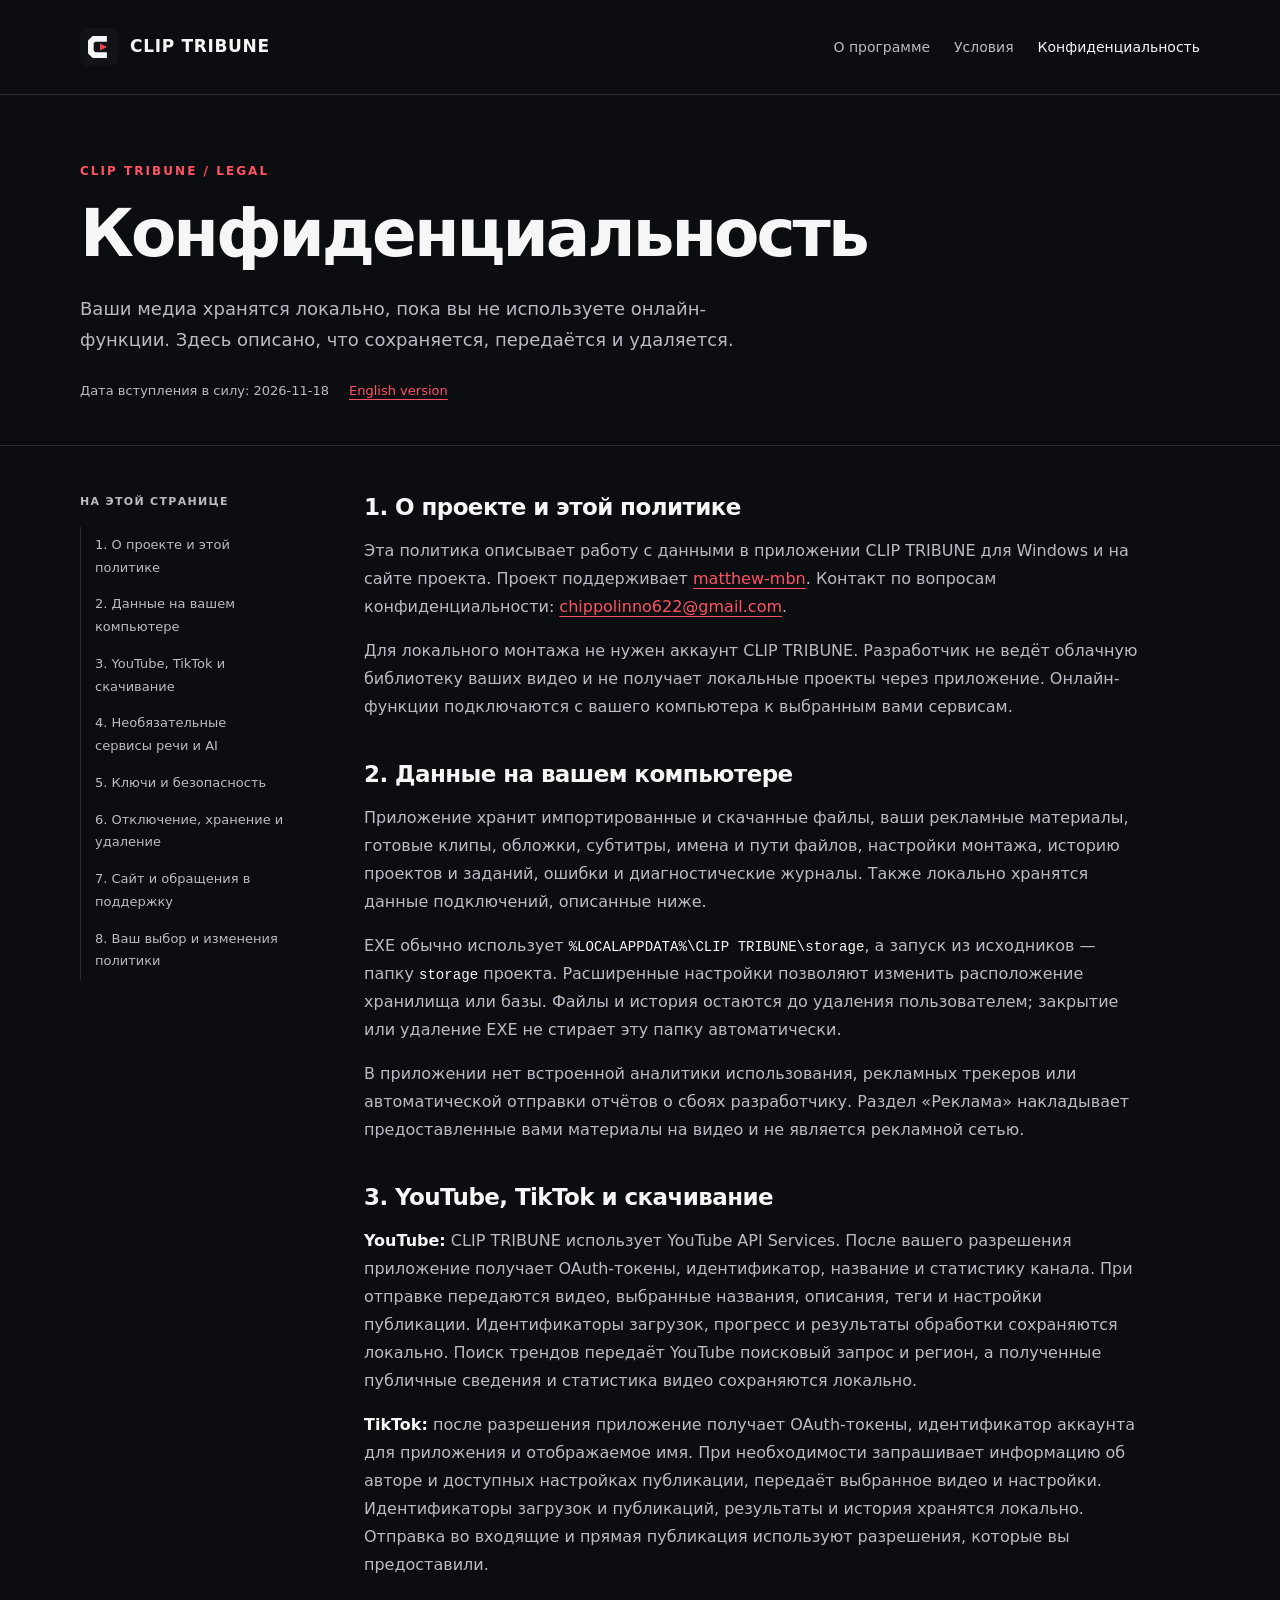
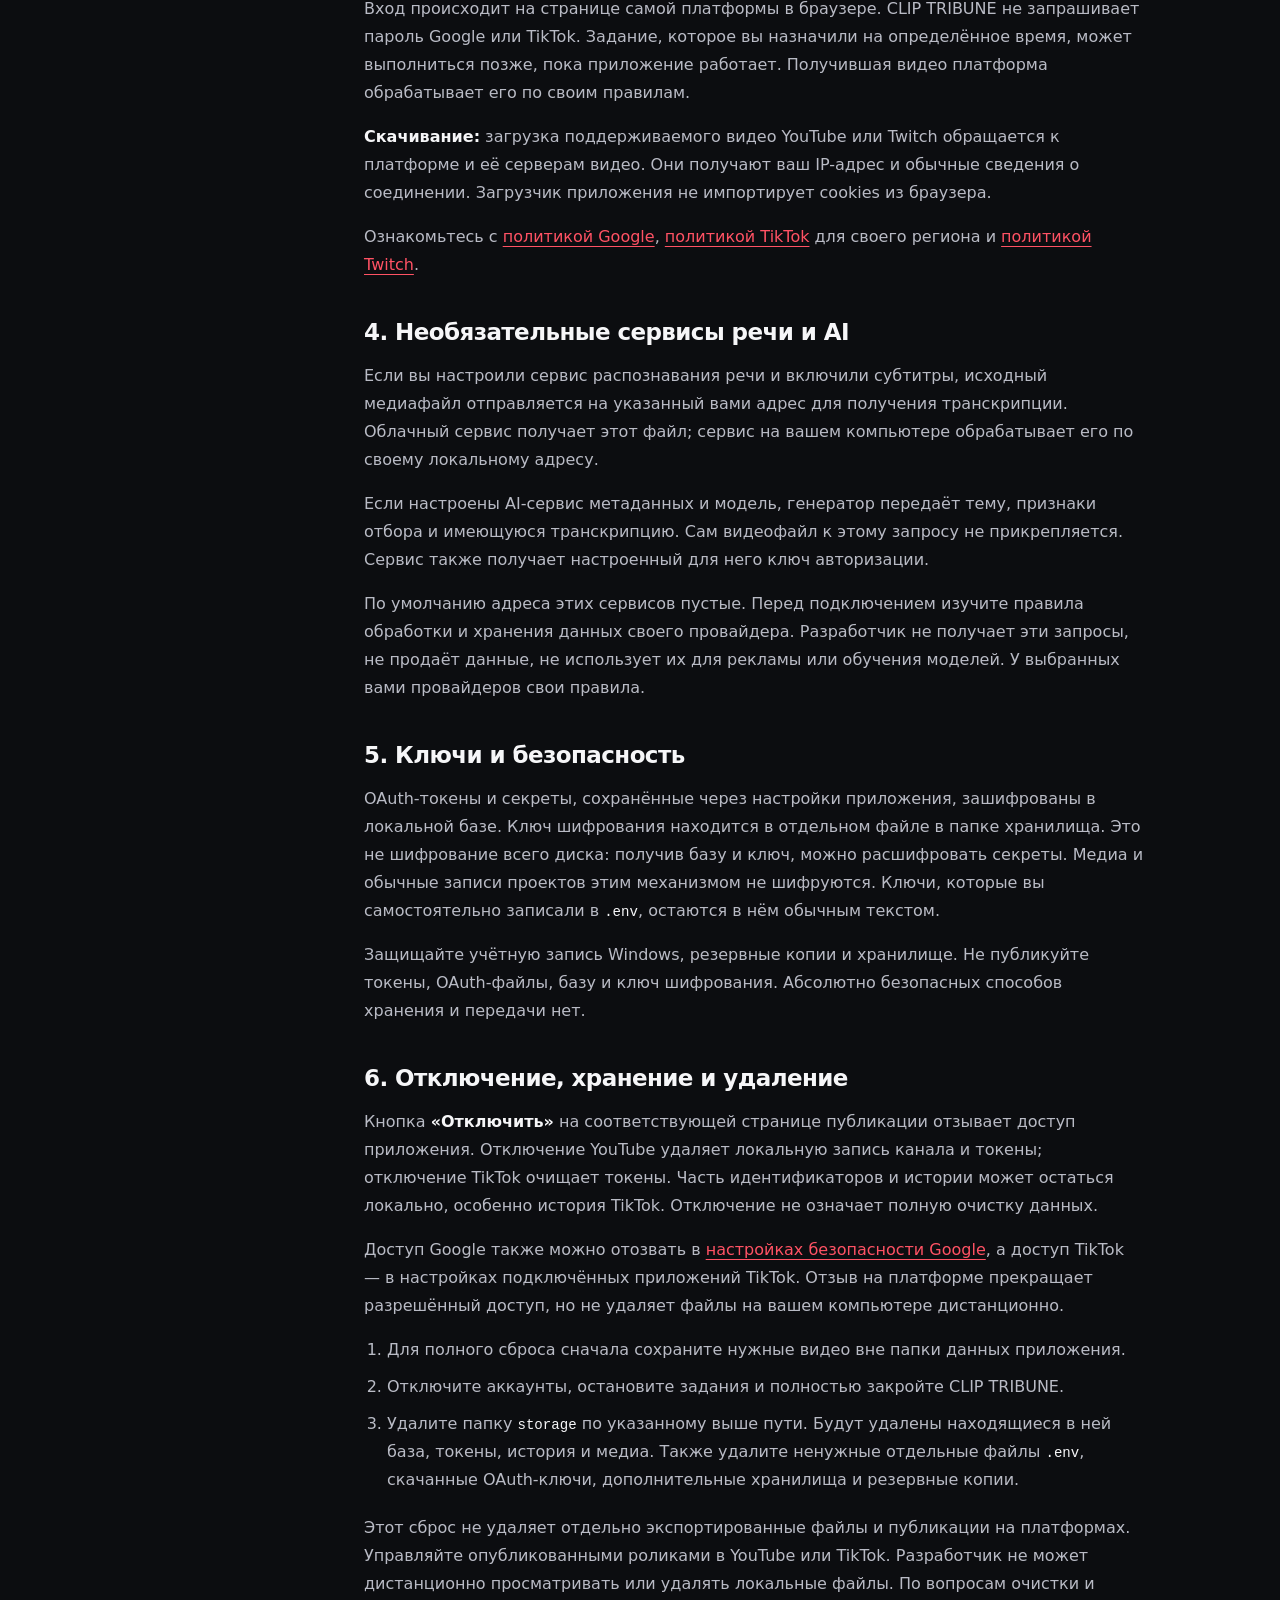
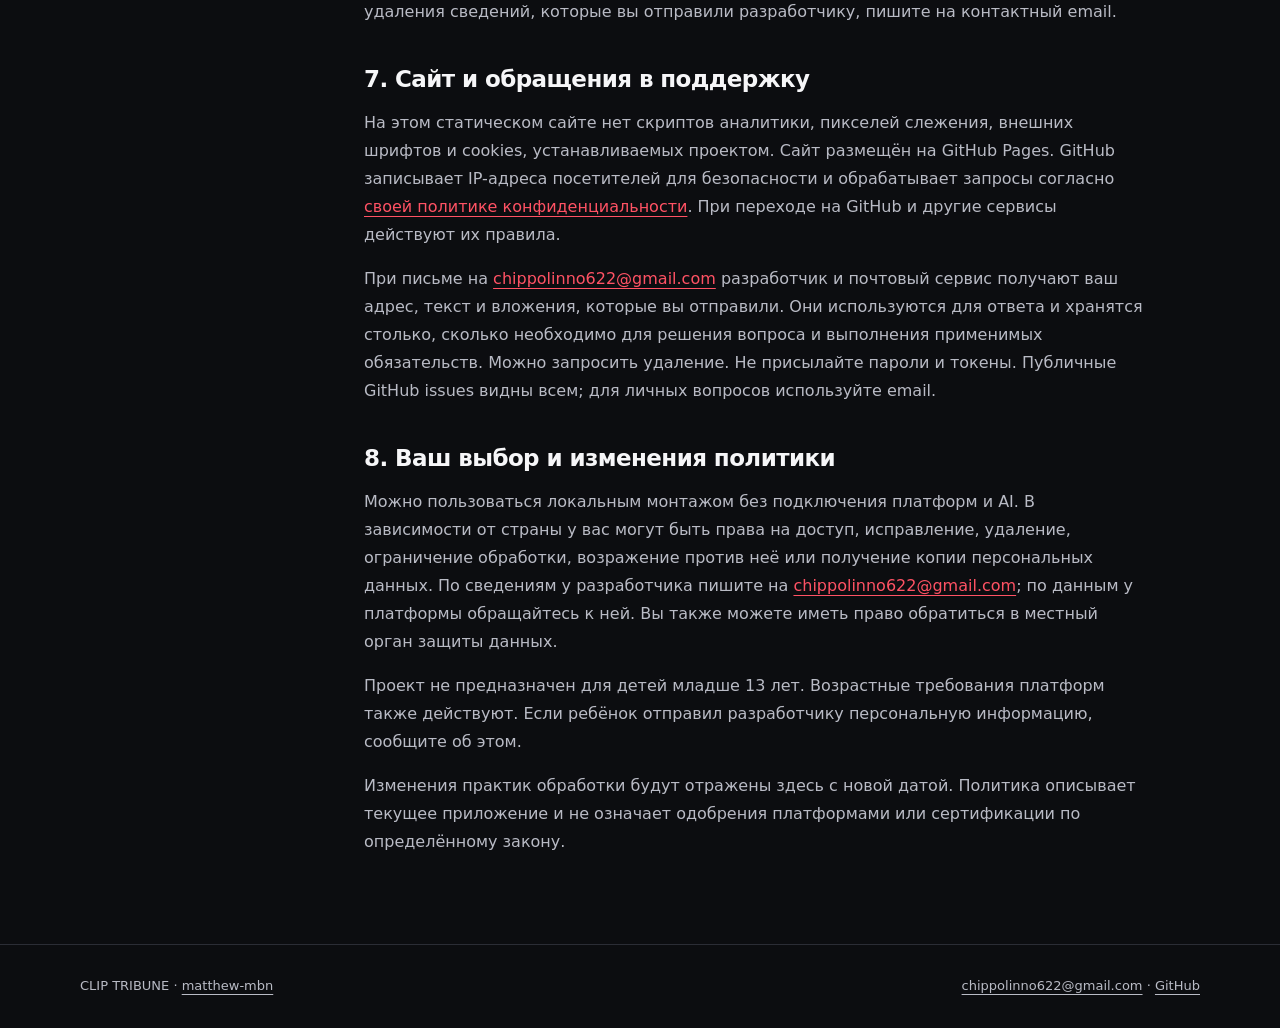
==== docs/privacy-ru.html @ b44d0ffa "Publish bilingual terms and privacy pages" ====
<!doctype html>
<html lang="ru"><head><meta charset="utf-8">
<meta name="viewport" content="width=device-width, initial-scale=1">
<title>Конфиденциальность · CLIP TRIBUNE</title>
<meta name="description" content="Ваши медиа хранятся локально, пока вы не используете онлайн-функции. Здесь описано, что сохраняется, передаётся и удаляется.">
<meta name="theme-color" content="#0c0d10">
<link rel="canonical" href="https://matthew-mbn.github.io/CLIP-TRIBUNE/privacy-ru.html">
<link rel="icon" href="site-assets/logo.svg" type="image/svg+xml">
<link rel="stylesheet" href="site.css"></head><body>
<a class="skip" href="#main">К содержимому</a>
<header class="top"><div class="wrap"><a class="brand" href="index.html">
<img src="site-assets/logo.svg" width="38" height="38" alt="">CLIP TRIBUNE</a>
<nav class="nav" aria-label="Главная навигация"><a href="index.html">О программе</a><a href="terms-ru.html">Условия</a><a href="privacy-ru.html" aria-current="page">Конфиденциальность</a></nav></div></header>
<main id="main"><div class="hero"><div class="wrap"><p class="eyebrow">CLIP TRIBUNE / Legal</p>
<h1>Конфиденциальность</h1><p class="lead">Ваши медиа хранятся локально, пока вы не используете онлайн-функции. Здесь описано, что сохраняется, передаётся и удаляется.</p><div class="meta">
<span>Дата вступления в силу: <time datetime="2026-11-18">2026-11-18</time></span>
<a href="privacy.html" lang="en" hreflang="en">English version</a>
</div></div></div><div class="wrap document"><nav class="toc" aria-label="Содержание">
<strong>На этой странице</strong><a href="#overview">1. О проекте и этой политике</a><a href="#local">2. Данные на вашем компьютере</a><a href="#platforms">3. YouTube, TikTok и скачивание</a><a href="#providers">4. Необязательные сервисы речи и AI</a><a href="#security">5. Ключи и безопасность</a><a href="#deletion">6. Отключение, хранение и удаление</a><a href="#website">7. Сайт и обращения в поддержку</a><a href="#rights">8. Ваш выбор и изменения политики</a></nav><article><section id="overview"><h2>1. О проекте и этой политике</h2>
    <p>Эта политика описывает работу с данными в приложении CLIP TRIBUNE для Windows и на сайте
    проекта. Проект поддерживает <a href="https://github.com/matthew-mbn">matthew-mbn</a>. Контакт по вопросам конфиденциальности: <a href="mailto:chippolinno622@gmail.com">chippolinno622@gmail.com</a>.</p>
    <p>Для локального монтажа не нужен аккаунт CLIP TRIBUNE. Разработчик не ведёт облачную библиотеку
    ваших видео и не получает локальные проекты через приложение. Онлайн-функции подключаются
    с вашего компьютера к выбранным вами сервисам.</p></section>
<section id="local"><h2>2. Данные на вашем компьютере</h2>
    <p>Приложение хранит импортированные и скачанные файлы, ваши рекламные материалы, готовые клипы,
    обложки, субтитры, имена и пути файлов, настройки монтажа, историю проектов и заданий,
    ошибки и диагностические журналы. Также локально хранятся данные подключений, описанные ниже.</p>
    <p>EXE обычно использует <code>%LOCALAPPDATA%\CLIP TRIBUNE\storage</code>, а запуск из исходников —
    папку <code>storage</code> проекта. Расширенные настройки позволяют изменить расположение
    хранилища или базы. Файлы и история остаются до удаления пользователем; закрытие или удаление
    EXE не стирает эту папку автоматически.</p>
    <p>В приложении нет встроенной аналитики использования, рекламных трекеров или автоматической
    отправки отчётов о сбоях разработчику. Раздел «Реклама» накладывает предоставленные вами
    материалы на видео и не является рекламной сетью.</p></section>
<section id="platforms"><h2>3. YouTube, TikTok и скачивание</h2>
    <p><strong>YouTube:</strong> CLIP TRIBUNE использует YouTube API Services. После вашего разрешения
    приложение получает OAuth-токены, идентификатор, название и статистику канала. При отправке
    передаются видео, выбранные названия, описания, теги и настройки публикации. Идентификаторы
    загрузок, прогресс и результаты обработки сохраняются локально. Поиск трендов передаёт YouTube
    поисковый запрос и регион, а полученные публичные сведения и статистика видео сохраняются локально.</p>
    <p><strong>TikTok:</strong> после разрешения приложение получает OAuth-токены, идентификатор
    аккаунта для приложения и отображаемое имя. При необходимости запрашивает информацию об авторе
    и доступных настройках публикации, передаёт выбранное видео и настройки. Идентификаторы
    загрузок и публикаций, результаты и история хранятся локально. Отправка во входящие и прямая
    публикация используют разрешения, которые вы предоставили.</p>
    <p>Вход происходит на странице самой платформы в браузере. CLIP TRIBUNE не запрашивает пароль
    Google или TikTok. Задание, которое вы назначили на определённое время, может выполниться
    позже, пока приложение работает. Получившая видео платформа обрабатывает его по своим правилам.</p>
    <p><strong>Скачивание:</strong> загрузка поддерживаемого видео YouTube или Twitch обращается
    к платформе и её серверам видео. Они получают ваш IP-адрес и обычные сведения о соединении.
    Загрузчик приложения не импортирует cookies из браузера.</p>
    <p>Ознакомьтесь с <a href="https://policies.google.com/privacy">политикой Google</a>,
    <a href="https://www.tiktok.com/legal/privacy-policy">политикой TikTok</a> для своего региона и
    <a href="https://legal.twitch.com/en/legal/privacy-notice/">политикой Twitch</a>.</p></section>
<section id="providers"><h2>4. Необязательные сервисы речи и AI</h2>
    <p>Если вы настроили сервис распознавания речи и включили субтитры, исходный медиафайл
    отправляется на указанный вами адрес для получения транскрипции. Облачный сервис получает
    этот файл; сервис на вашем компьютере обрабатывает его по своему локальному адресу.</p>
    <p>Если настроены AI-сервис метаданных и модель, генератор передаёт тему, признаки отбора и
    имеющуюся транскрипцию. Сам видеофайл к этому запросу не прикрепляется. Сервис также получает
    настроенный для него ключ авторизации.</p>
    <p>По умолчанию адреса этих сервисов пустые. Перед подключением изучите правила обработки
    и хранения данных своего провайдера. Разработчик не получает эти запросы, не продаёт данные,
    не использует их для рекламы или обучения моделей. У выбранных вами провайдеров свои правила.</p></section>
<section id="security"><h2>5. Ключи и безопасность</h2>
    <p>OAuth-токены и секреты, сохранённые через настройки приложения, зашифрованы в локальной базе.
    Ключ шифрования находится в отдельном файле в папке хранилища. Это не шифрование всего диска:
    получив базу и ключ, можно расшифровать секреты. Медиа и обычные записи проектов этим механизмом
    не шифруются. Ключи, которые вы самостоятельно записали в <code>.env</code>, остаются в нём
    обычным текстом.</p>
    <p>Защищайте учётную запись Windows, резервные копии и хранилище. Не публикуйте токены,
    OAuth-файлы, базу и ключ шифрования. Абсолютно безопасных способов хранения и передачи нет.</p></section>
<section id="deletion"><h2>6. Отключение, хранение и удаление</h2>
    <p>Кнопка <strong>«Отключить»</strong> на соответствующей странице публикации отзывает доступ
    приложения. Отключение YouTube удаляет локальную запись канала и токены; отключение TikTok
    очищает токены. Часть идентификаторов и истории может остаться локально, особенно история
    TikTok. Отключение не означает полную очистку данных.</p>
    <p>Доступ Google также можно отозвать в
    <a href="https://security.google.com/settings/security/permissions">настройках безопасности Google</a>,
    а доступ TikTok — в настройках подключённых приложений TikTok. Отзыв на платформе прекращает
    разрешённый доступ, но не удаляет файлы на вашем компьютере дистанционно.</p>
    <ol><li>Для полного сброса сначала сохраните нужные видео вне папки данных приложения.</li>
    <li>Отключите аккаунты, остановите задания и полностью закройте CLIP TRIBUNE.</li>
    <li>Удалите папку <code>storage</code> по указанному выше пути. Будут удалены находящиеся в ней
    база, токены, история и медиа. Также удалите ненужные отдельные файлы <code>.env</code>,
    скачанные OAuth-ключи, дополнительные хранилища и резервные копии.</li></ol>
    <p>Этот сброс не удаляет отдельно экспортированные файлы и публикации на платформах.
    Управляйте опубликованными роликами в YouTube или TikTok. Разработчик не может дистанционно
    просматривать или удалять локальные файлы. По вопросам очистки и удаления сведений,
    которые вы отправили разработчику, пишите на контактный email.</p></section>
<section id="website"><h2>7. Сайт и обращения в поддержку</h2>
    <p>На этом статическом сайте нет скриптов аналитики, пикселей слежения, внешних шрифтов и
    cookies, устанавливаемых проектом. Сайт размещён на GitHub Pages. GitHub записывает IP-адреса
    посетителей для безопасности и обрабатывает запросы согласно
    <a href="https://docs.github.com/en/site-policy/privacy-policies/github-general-privacy-statement">своей политике конфиденциальности</a>.
    При переходе на GitHub и другие сервисы действуют их правила.</p>
    <p>При письме на <a href="mailto:chippolinno622@gmail.com">chippolinno622@gmail.com</a> разработчик и почтовый сервис получают ваш адрес, текст и вложения,
    которые вы отправили. Они используются для ответа и хранятся столько, сколько необходимо
    для решения вопроса и выполнения применимых обязательств. Можно запросить удаление.
    Не присылайте пароли и токены. Публичные GitHub issues видны всем; для личных вопросов используйте email.</p></section>
<section id="rights"><h2>8. Ваш выбор и изменения политики</h2>
    <p>Можно пользоваться локальным монтажом без подключения платформ и AI. В зависимости от
    страны у вас могут быть права на доступ, исправление, удаление, ограничение обработки,
    возражение против неё или получение копии персональных данных. По сведениям у разработчика
    пишите на <a href="mailto:chippolinno622@gmail.com">chippolinno622@gmail.com</a>; по данным у платформы обращайтесь к ней. Вы также можете иметь право
    обратиться в местный орган защиты данных.</p>
    <p>Проект не предназначен для детей младше 13 лет. Возрастные требования платформ также
    действуют. Если ребёнок отправил разработчику персональную информацию, сообщите об этом.</p>
    <p>Изменения практик обработки будут отражены здесь с новой датой. Политика описывает текущее
    приложение и не означает одобрения платформами или сертификации по определённому закону.</p></section></article></div></main>
<footer><div class="wrap"><span>CLIP TRIBUNE · <a href="https://github.com/matthew-mbn">matthew-mbn</a></span>
<span><a href="mailto:chippolinno622@gmail.com">chippolinno622@gmail.com</a> · <a href="https://github.com/matthew-mbn/CLIP-TRIBUNE">GitHub</a></span></div></footer></body></html>
---- docs/site.css ----
/* Общий стиль сайта и юридических страниц. Без внешних шрифтов и трекеров. */
:root{color-scheme:dark;--bg:#0c0d10;--panel:#15161b;--line:#2b2d35;--text:#f6f6f8;--muted:#b9bbc5;--red:#ff5264}
*{box-sizing:border-box}html{scroll-behavior:smooth;scroll-padding-top:24px}body{margin:0;background:var(--bg);color:var(--text);font:16px/1.75 system-ui,-apple-system,"Segoe UI",sans-serif}a{color:var(--red);text-underline-offset:4px}a:hover{color:#fff}a:focus-visible{outline:2px solid var(--red);outline-offset:6px}img{max-width:100%;height:auto}.wrap{width:min(1120px,calc(100% - 48px));margin:auto}.skip{position:absolute;left:20px;top:-80px;background:var(--panel);padding:10px}.skip:focus{top:10px}.top{border-bottom:1px solid var(--line)}.top .wrap{display:flex;align-items:center;justify-content:space-between;gap:24px;min-height:94px}.brand{display:flex;align-items:center;gap:12px;color:var(--text);text-decoration:none;font-size:17px;font-weight:800;letter-spacing:.04em;white-space:nowrap}.brand img{width:38px;height:38px}.nav{display:flex;gap:24px;flex-wrap:wrap}.nav a{font-size:14px;color:var(--muted);text-decoration:none}.nav a[aria-current=page],.nav a:hover{color:var(--text)}.hero{padding:66px 0 42px;border-bottom:1px solid var(--line)}.eyebrow{text-transform:uppercase;letter-spacing:.17em;font-size:12px;font-weight:750;color:var(--red);margin:0 0 15px}.hero h1{font-size:clamp(34px,6vw,66px);line-height:1.12;letter-spacing:-.045em;max-width:900px;margin:0 0 22px}.hero .lead{color:var(--muted);max-width:700px;font-size:18px;margin:0}.meta{display:flex;gap:20px;flex-wrap:wrap;color:var(--muted);font-size:13px;margin-top:24px}.document{display:grid;grid-template-columns:220px minmax(0,1fr);gap:64px;padding:46px 0 72px}.toc{align-self:start;position:sticky;top:24px;font-size:13px}.toc strong{display:block;color:var(--muted);font-size:11px;text-transform:uppercase;letter-spacing:.12em;margin-bottom:16px}.toc a{display:block;text-decoration:none;color:var(--muted);border-left:1px solid var(--line);padding:7px 14px}.toc a:hover{border-color:var(--red);color:var(--text)}article{max-width:780px;min-width:0}article section+section{margin-top:38px}h2{font-size:23px;line-height:1.35;letter-spacing:-.025em;margin:0 0 14px}p{margin:0 0 16px}article p,article li{color:var(--muted)}article strong{color:var(--text)}ul,ol{padding-left:23px;margin:12px 0 20px}li+li{margin-top:9px}code{font-size:.88em;color:var(--text);overflow-wrap:anywhere}article a{overflow-wrap:anywhere}.note{background:var(--panel);padding:20px 24px;border-left:3px solid var(--red);border-radius:0 8px 8px 0;margin:22px 0}.cards{display:grid;grid-template-columns:repeat(3,1fr);gap:18px;padding:38px 0}.card{padding:27px;background:var(--panel);border:1px solid var(--line);border-radius:12px}.card h2{font-size:21px}.card p{color:var(--muted);font-size:14px}.actions{display:flex;gap:14px;flex-wrap:wrap;margin-top:30px}.button{display:inline-block;text-decoration:none;font-size:14px;font-weight:700;padding:11px 18px;border:1px solid var(--line);border-radius:7px;color:var(--text)}.primary{background:var(--red);border-color:var(--red);color:#0c0d10}.primary:hover{background:#ff7482;color:#0c0d10}.home-detail{max-width:800px;padding:20px 0 60px}.home-detail p{color:var(--muted)}footer{border-top:1px solid var(--line);color:var(--muted);font-size:13px;padding:30px 0}footer .wrap{display:flex;justify-content:space-between;gap:20px;flex-wrap:wrap}footer a{color:var(--muted)}
@media(max-width:760px){.wrap{width:calc(100% - 32px)}.top .wrap{align-items:flex-start;flex-direction:column;padding:20px 0;gap:15px}.nav{gap:19px}.hero{padding:42px 0 30px}.document{grid-template-columns:1fr;gap:28px;padding-top:28px}.toc{position:static}.toc a{display:inline-block;padding:5px 10px}.cards{grid-template-columns:1fr}.hero .lead{font-size:16px}article section+section{margin-top:30px}}
@media(prefers-reduced-motion:reduce){html{scroll-behavior:auto}}
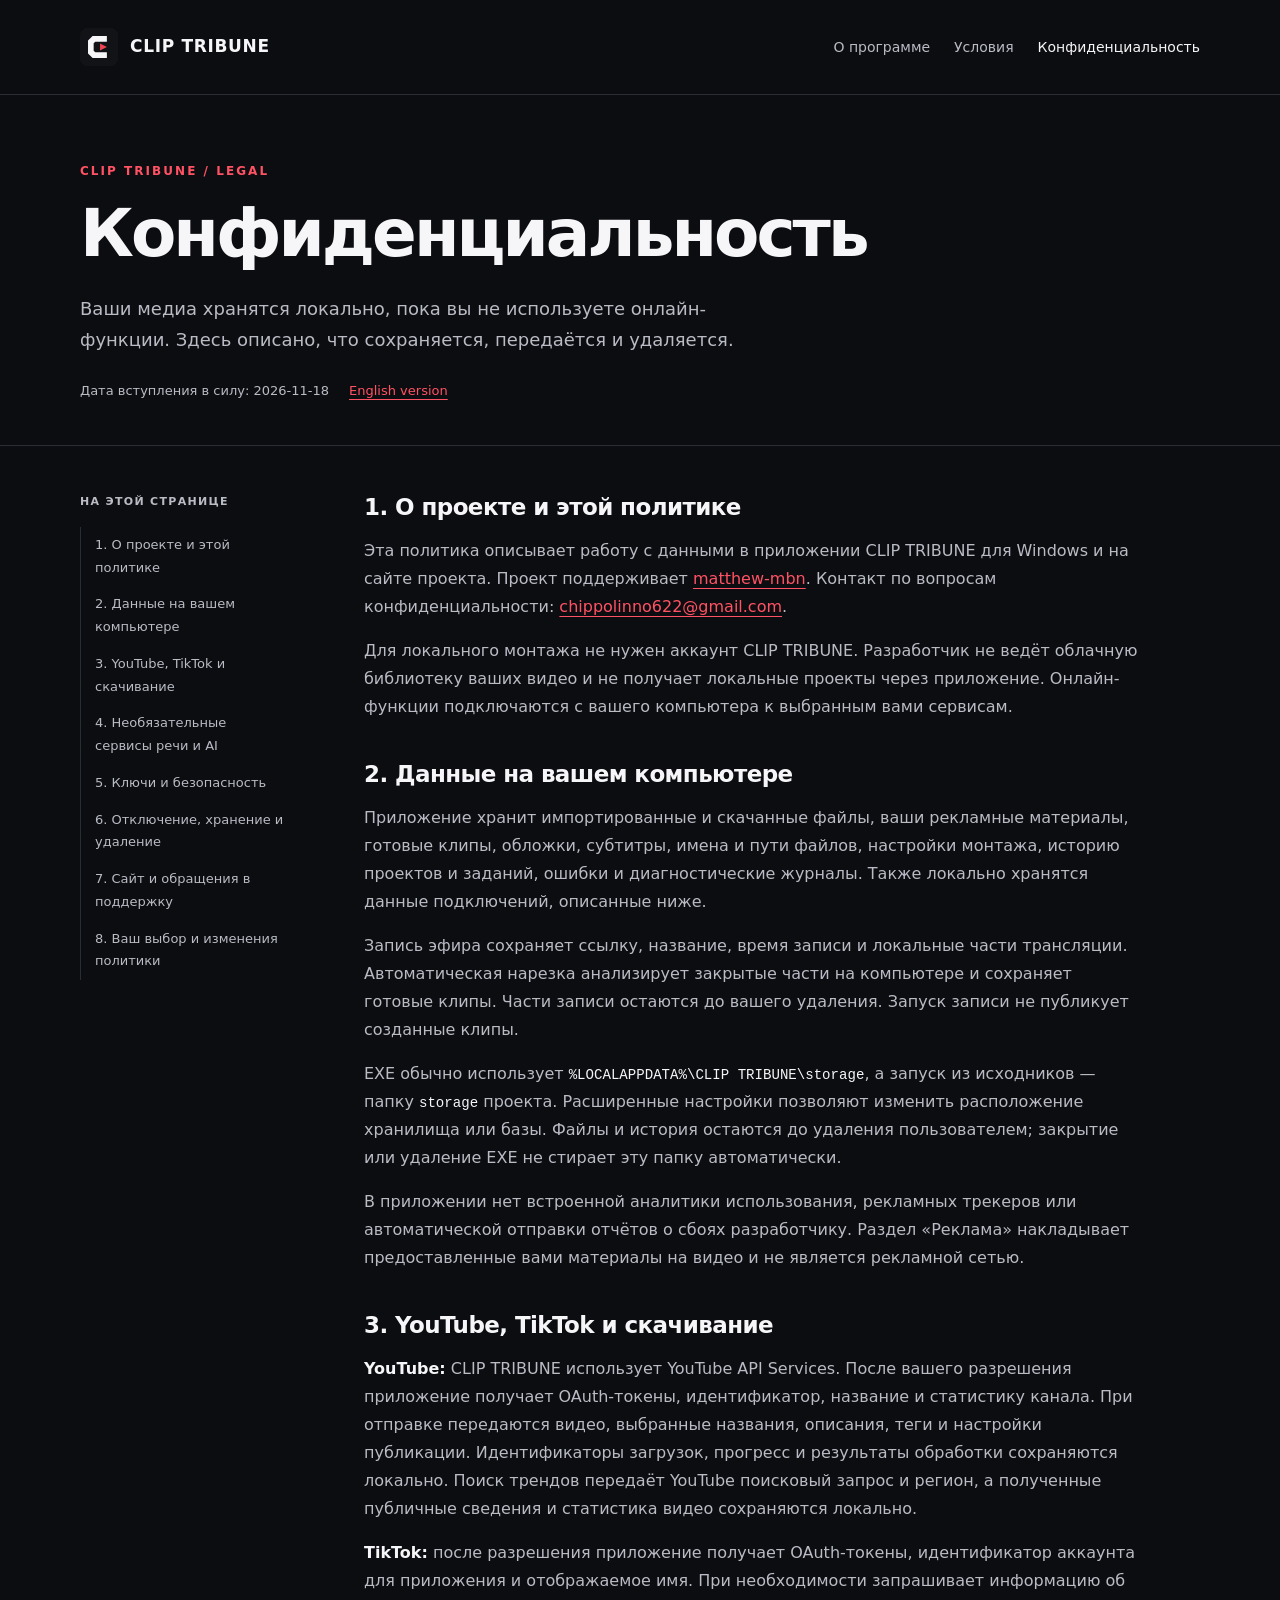
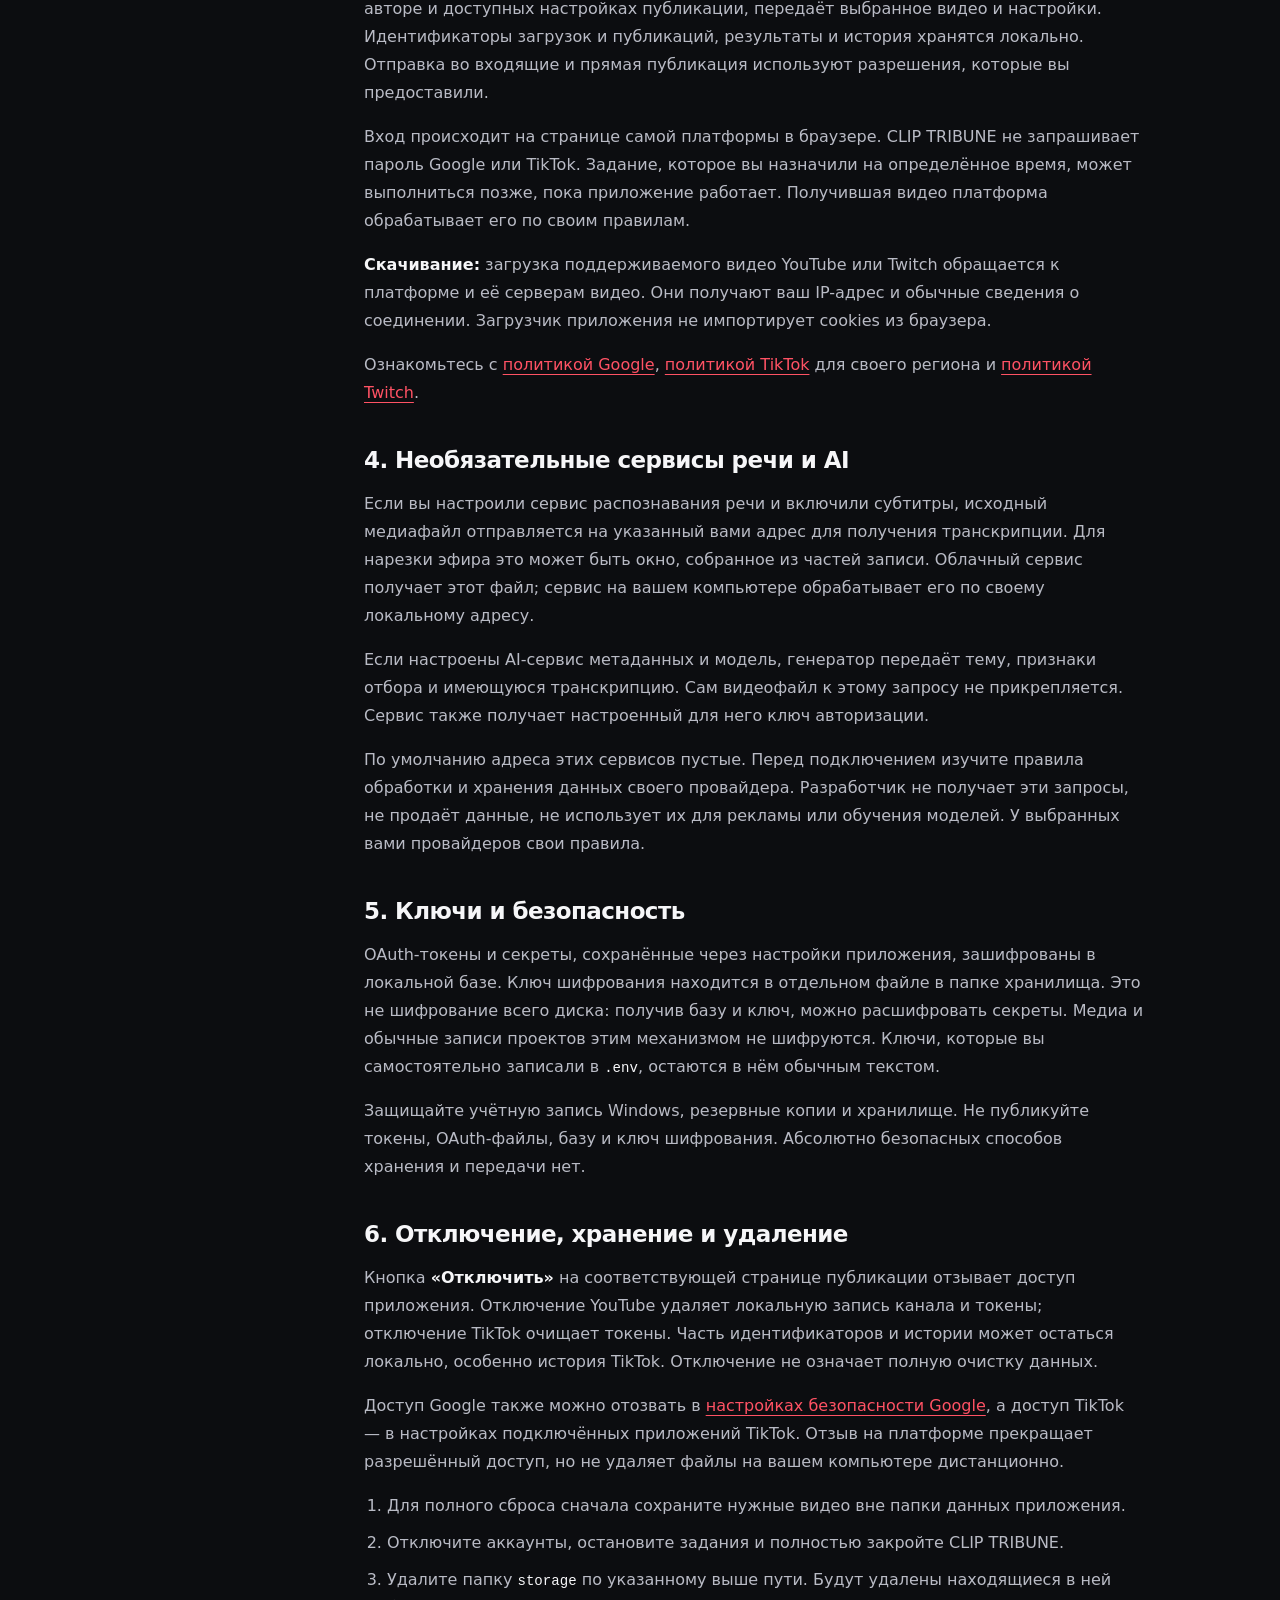
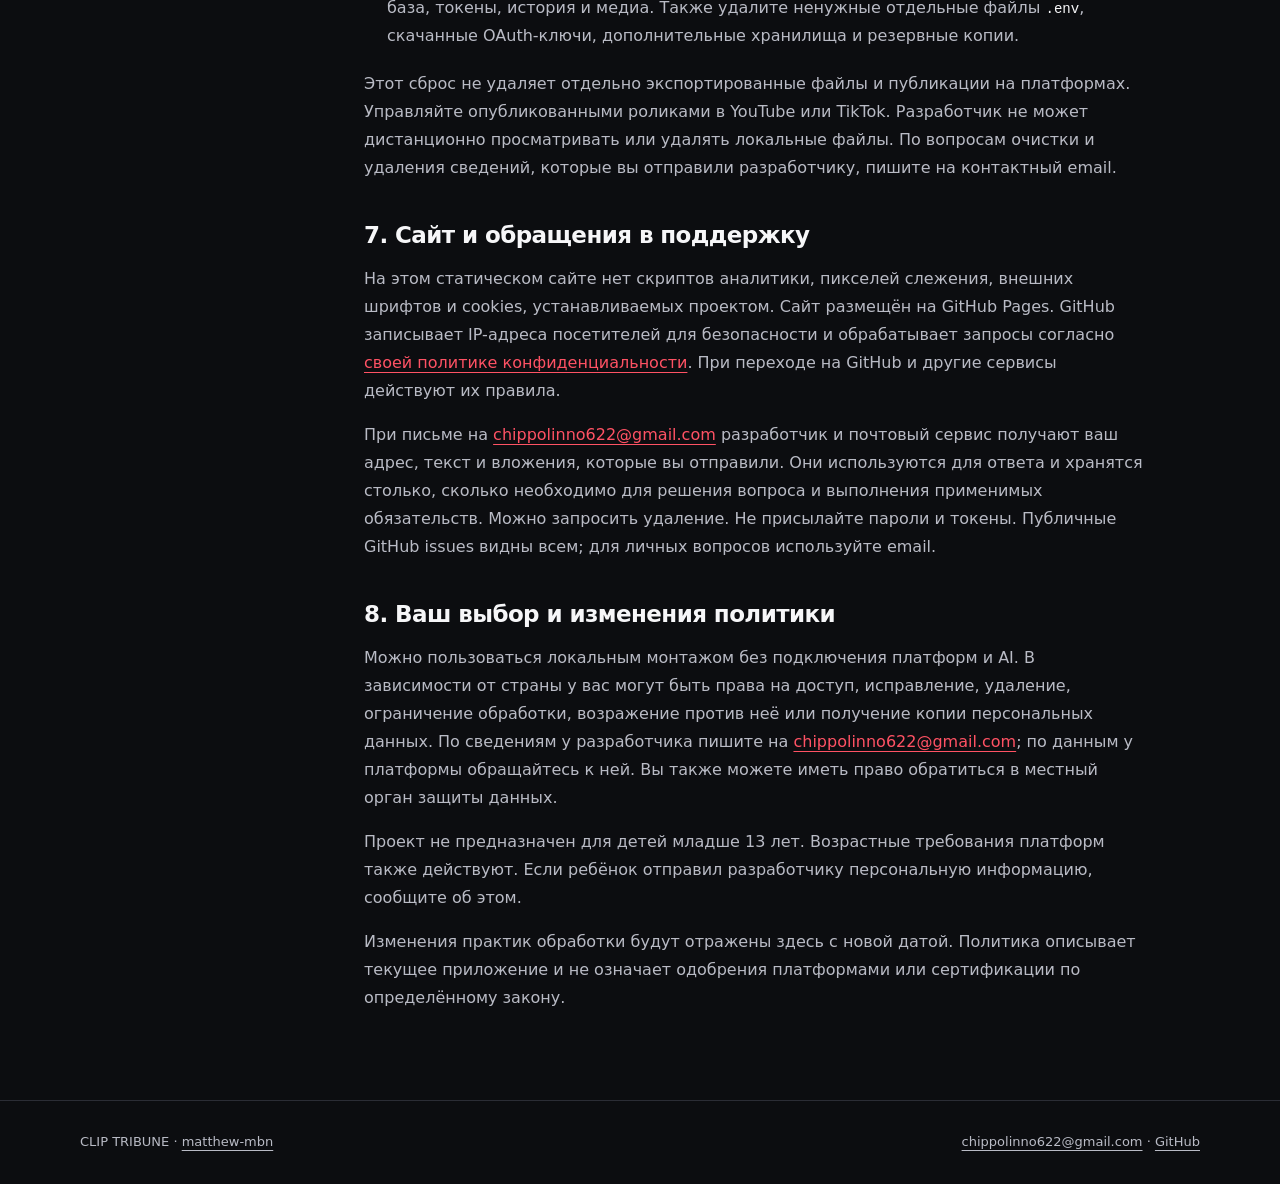
==== commit a676c39a: "Release CLIP TRIBUNE 0.4.0 with live stream recording and clipping" ====
--- a/docs/privacy-ru.html
+++ b/docs/privacy-ru.html
@@ -26,6 +26,9 @@
     <p>Приложение хранит импортированные и скачанные файлы, ваши рекламные материалы, готовые клипы,
     обложки, субтитры, имена и пути файлов, настройки монтажа, историю проектов и заданий,
     ошибки и диагностические журналы. Также локально хранятся данные подключений, описанные ниже.</p>
+    <p>Запись эфира сохраняет ссылку, название, время записи и локальные части трансляции.
+    Автоматическая нарезка анализирует закрытые части на компьютере и сохраняет готовые клипы.
+    Части записи остаются до вашего удаления. Запуск записи не публикует созданные клипы.</p>
     <p>EXE обычно использует <code>%LOCALAPPDATA%\CLIP TRIBUNE\storage</code>, а запуск из исходников —
     папку <code>storage</code> проекта. Расширенные настройки позволяют изменить расположение
     хранилища или базы. Файлы и история остаются до удаления пользователем; закрытие или удаление
@@ -55,7 +58,8 @@
     <a href="https://legal.twitch.com/en/legal/privacy-notice/">политикой Twitch</a>.</p></section>
 <section id="providers"><h2>4. Необязательные сервисы речи и AI</h2>
     <p>Если вы настроили сервис распознавания речи и включили субтитры, исходный медиафайл
-    отправляется на указанный вами адрес для получения транскрипции. Облачный сервис получает
+    отправляется на указанный вами адрес для получения транскрипции. Для нарезки эфира это может
+    быть окно, собранное из частей записи. Облачный сервис получает
     этот файл; сервис на вашем компьютере обрабатывает его по своему локальному адресу.</p>
     <p>Если настроены AI-сервис метаданных и модель, генератор передаёт тему, признаки отбора и
     имеющуюся транскрипцию. Сам видеофайл к этому запросу не прикрепляется. Сервис также получает
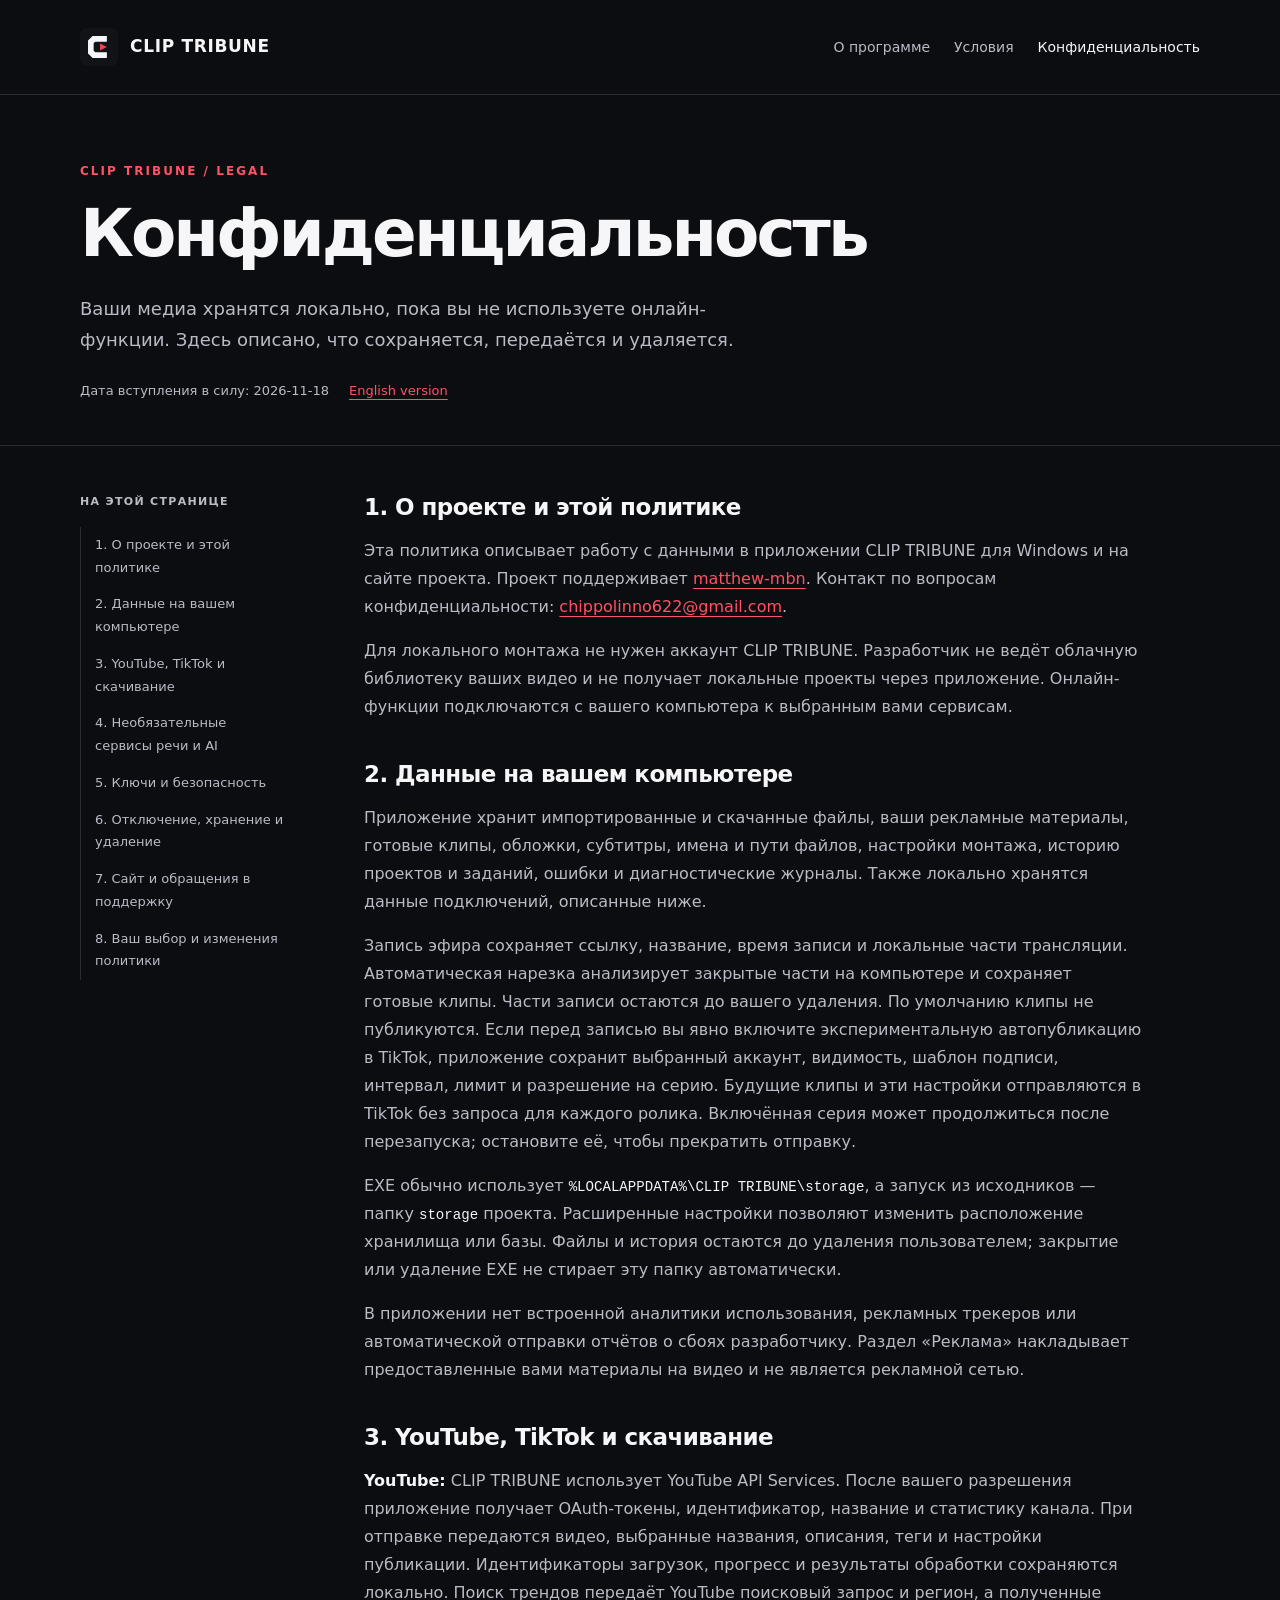
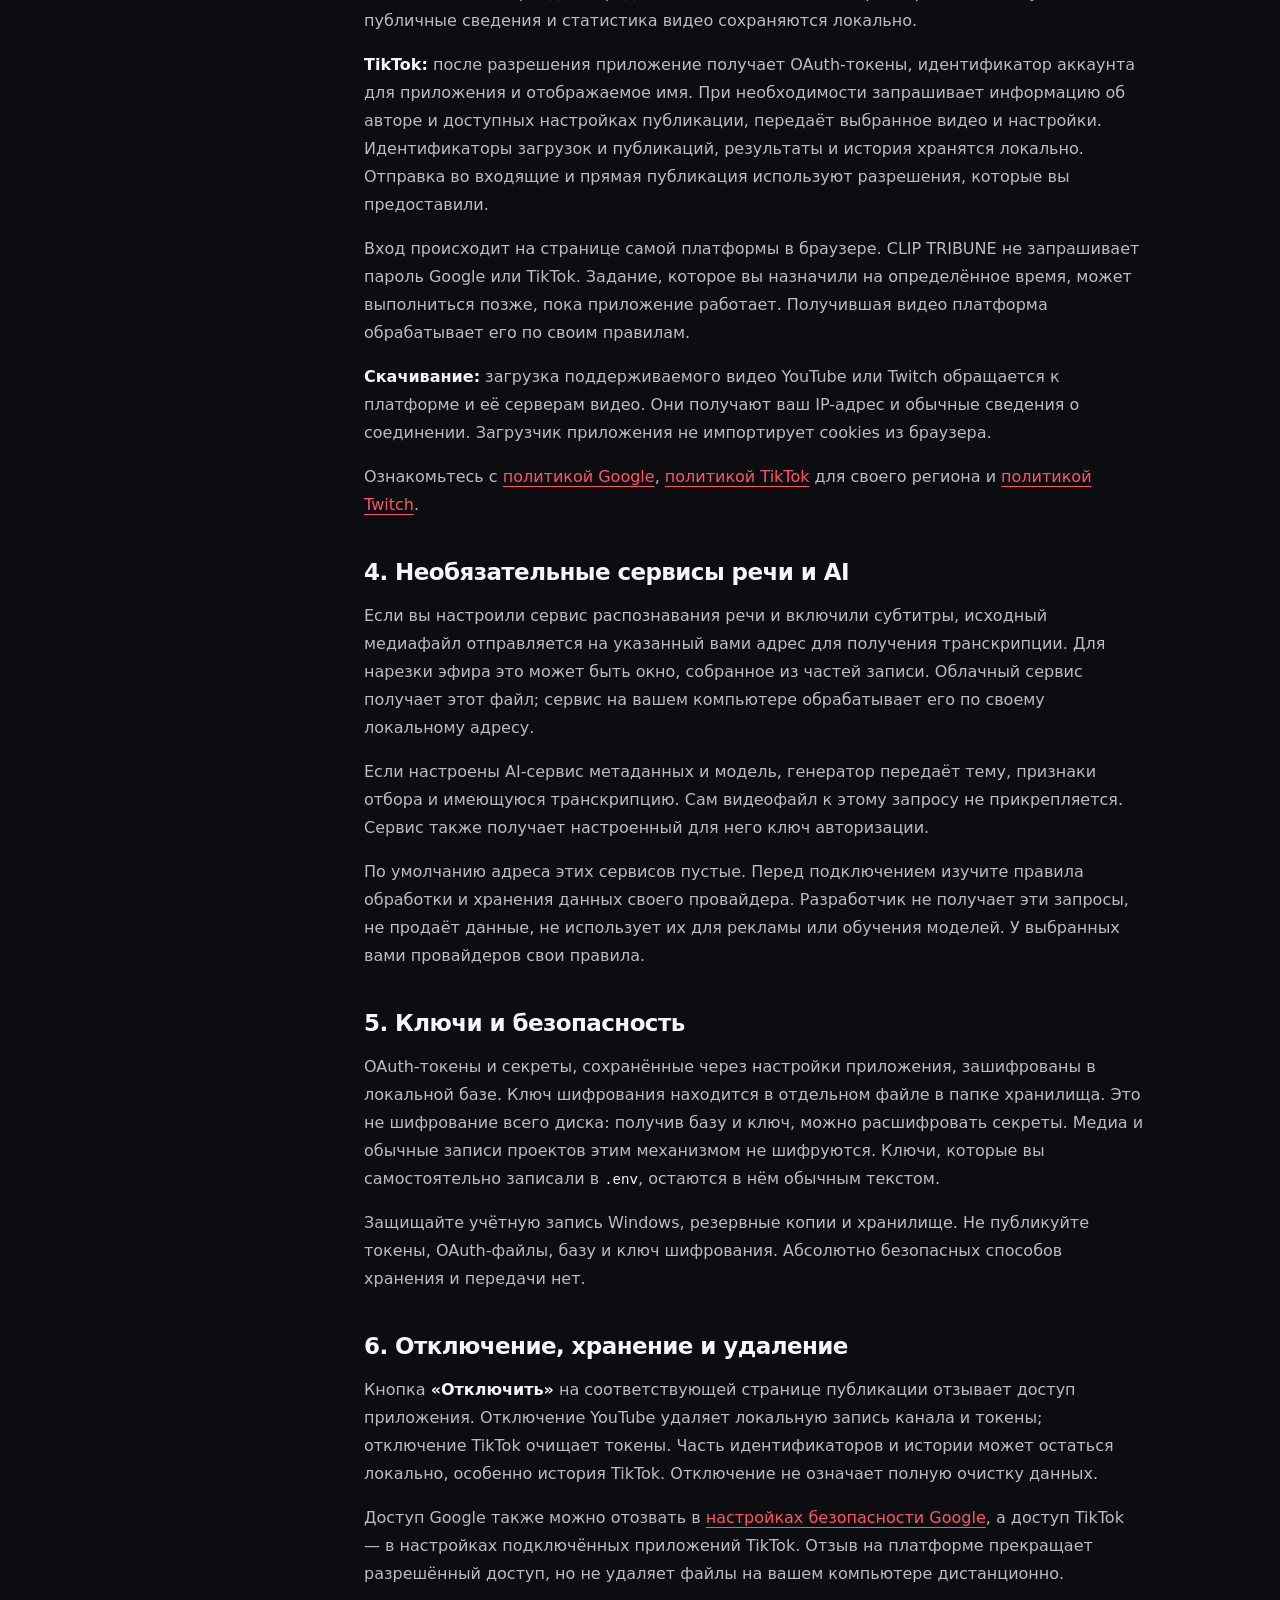
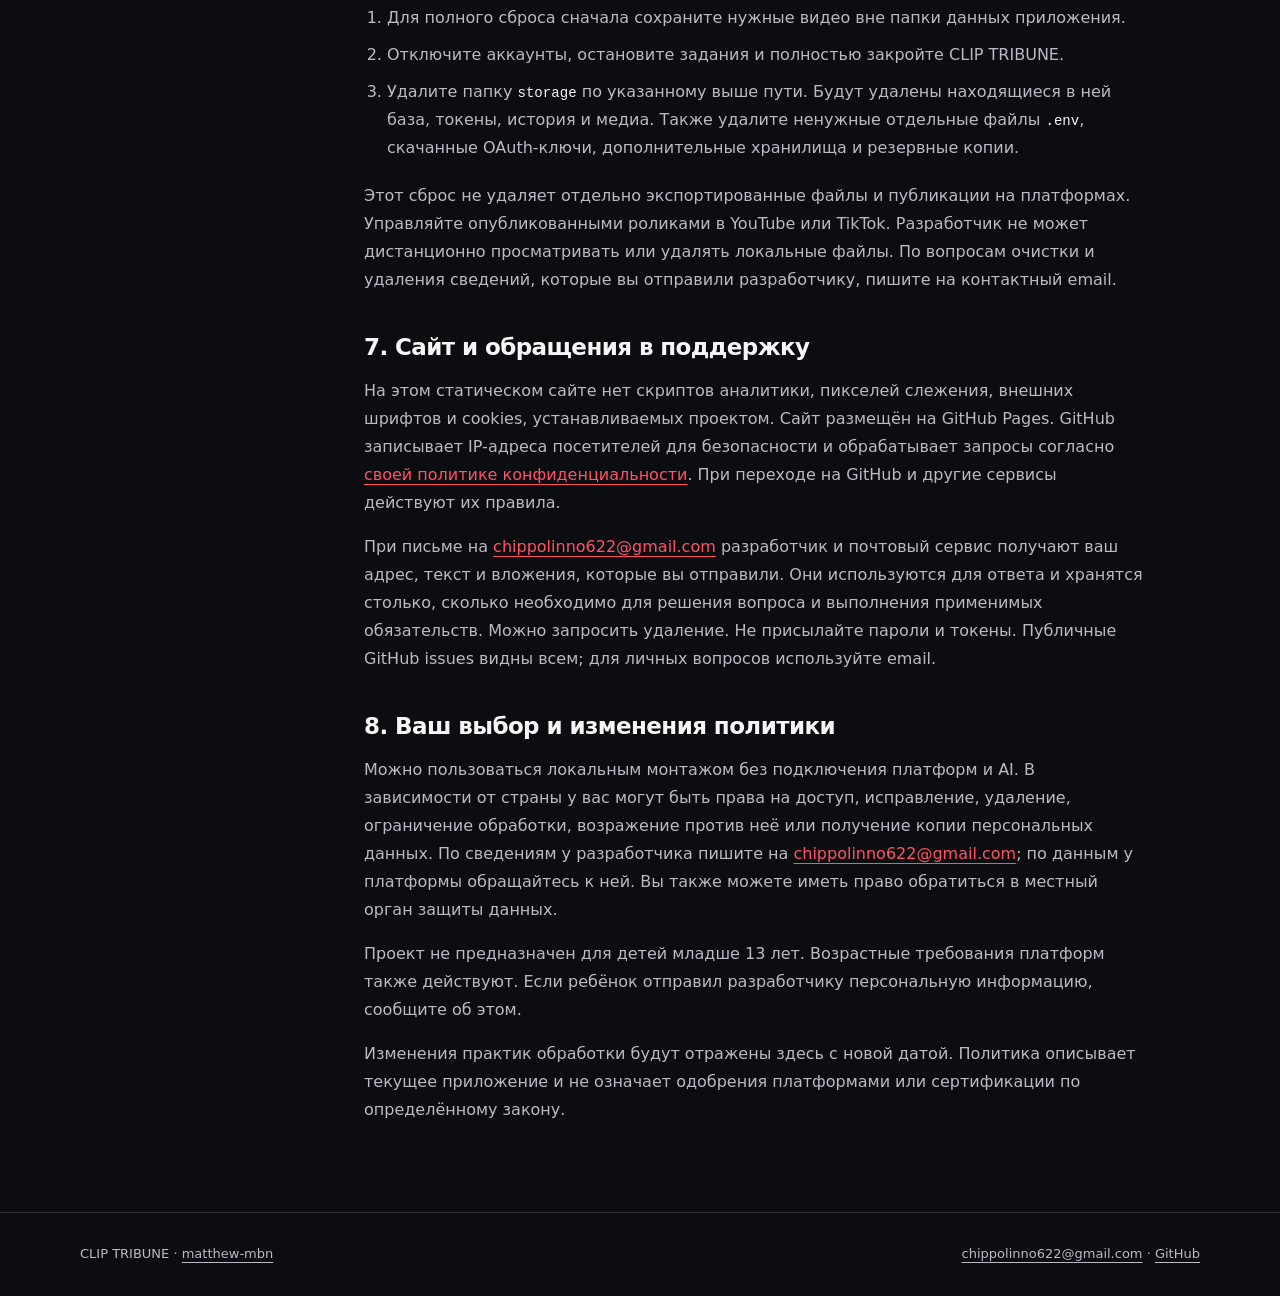
==== commit 3c9583da: "Add experimental automatic TikTok posting for live clips" ====
--- a/docs/privacy-ru.html
+++ b/docs/privacy-ru.html
@@ -28,7 +28,11 @@
     ошибки и диагностические журналы. Также локально хранятся данные подключений, описанные ниже.</p>
     <p>Запись эфира сохраняет ссылку, название, время записи и локальные части трансляции.
     Автоматическая нарезка анализирует закрытые части на компьютере и сохраняет готовые клипы.
-    Части записи остаются до вашего удаления. Запуск записи не публикует созданные клипы.</p>
+    Части записи остаются до вашего удаления. По умолчанию клипы не публикуются.
+    Если перед записью вы явно включите экспериментальную автопубликацию в TikTok, приложение
+    сохранит выбранный аккаунт, видимость, шаблон подписи, интервал, лимит и разрешение на серию.
+    Будущие клипы и эти настройки отправляются в TikTok без запроса для каждого ролика.
+    Включённая серия может продолжиться после перезапуска; остановите её, чтобы прекратить отправку.</p>
     <p>EXE обычно использует <code>%LOCALAPPDATA%\CLIP TRIBUNE\storage</code>, а запуск из исходников —
     папку <code>storage</code> проекта. Расширенные настройки позволяют изменить расположение
     хранилища или базы. Файлы и история остаются до удаления пользователем; закрытие или удаление
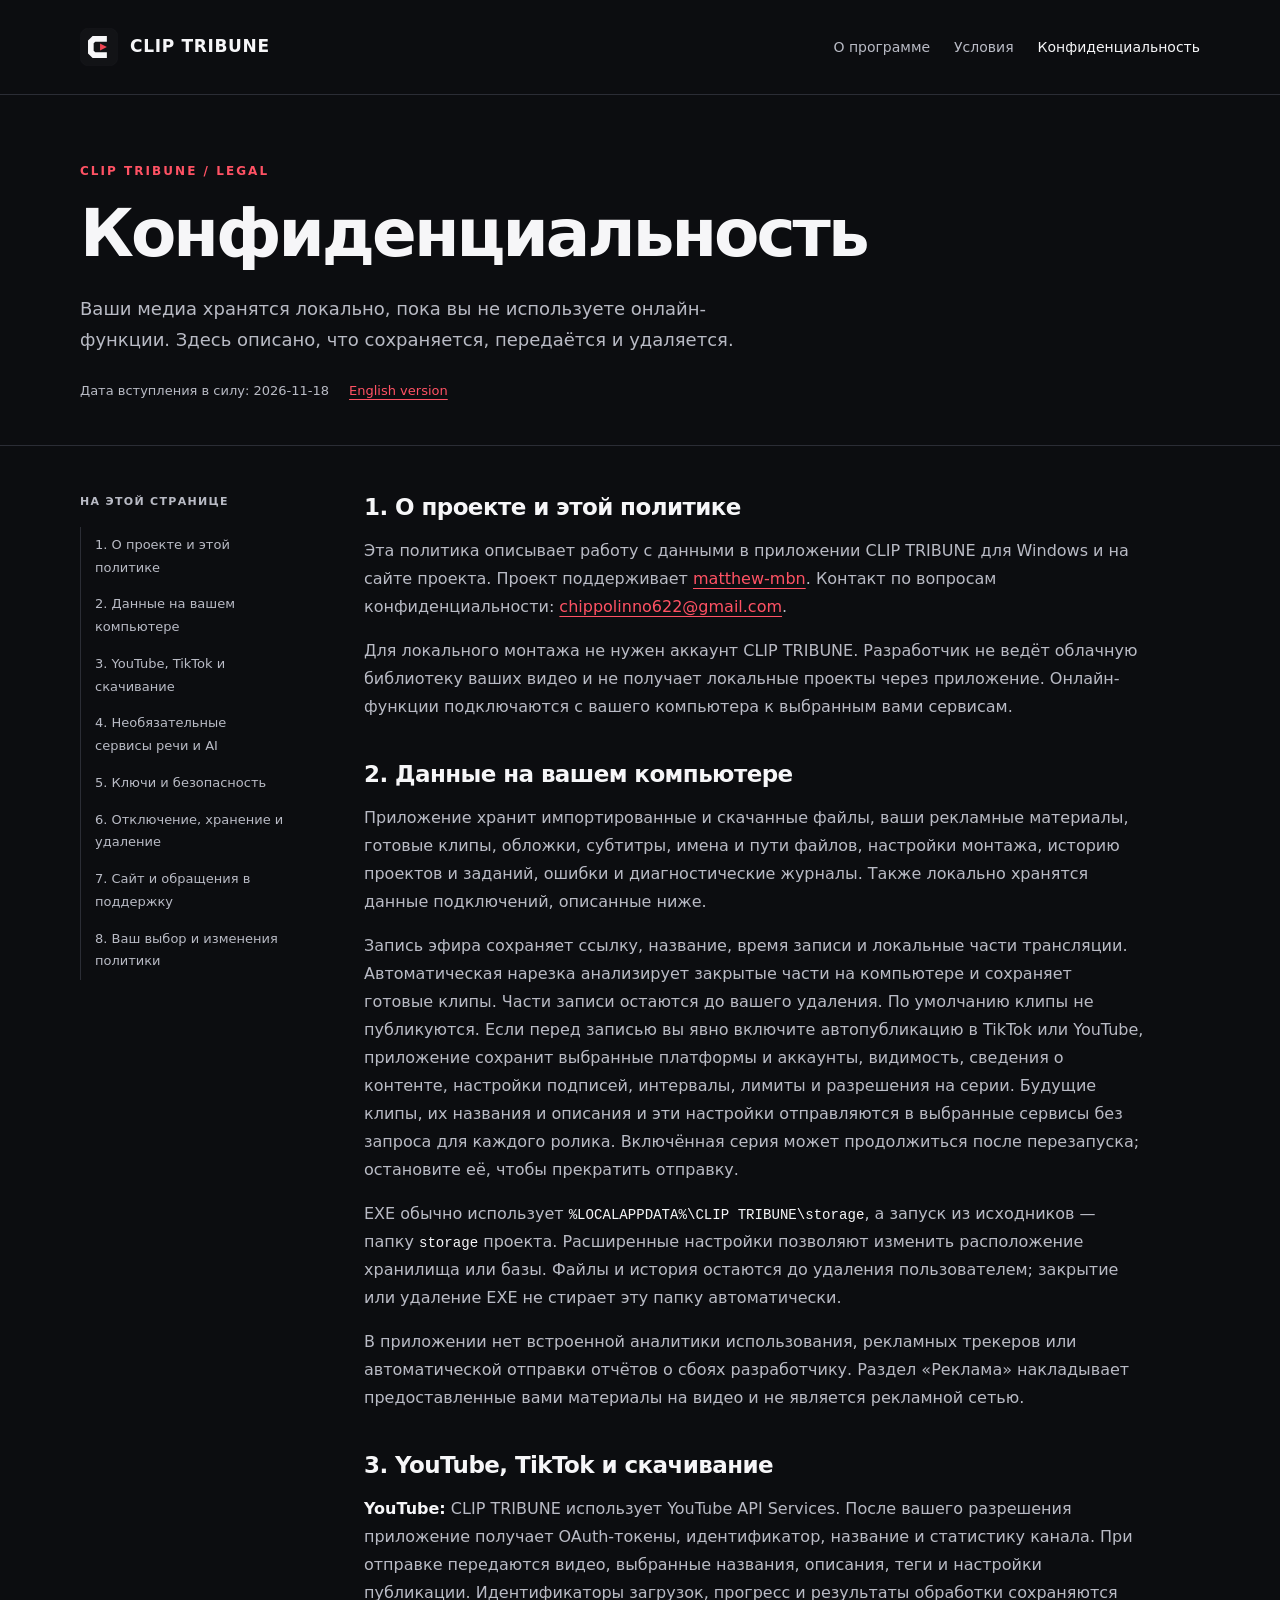
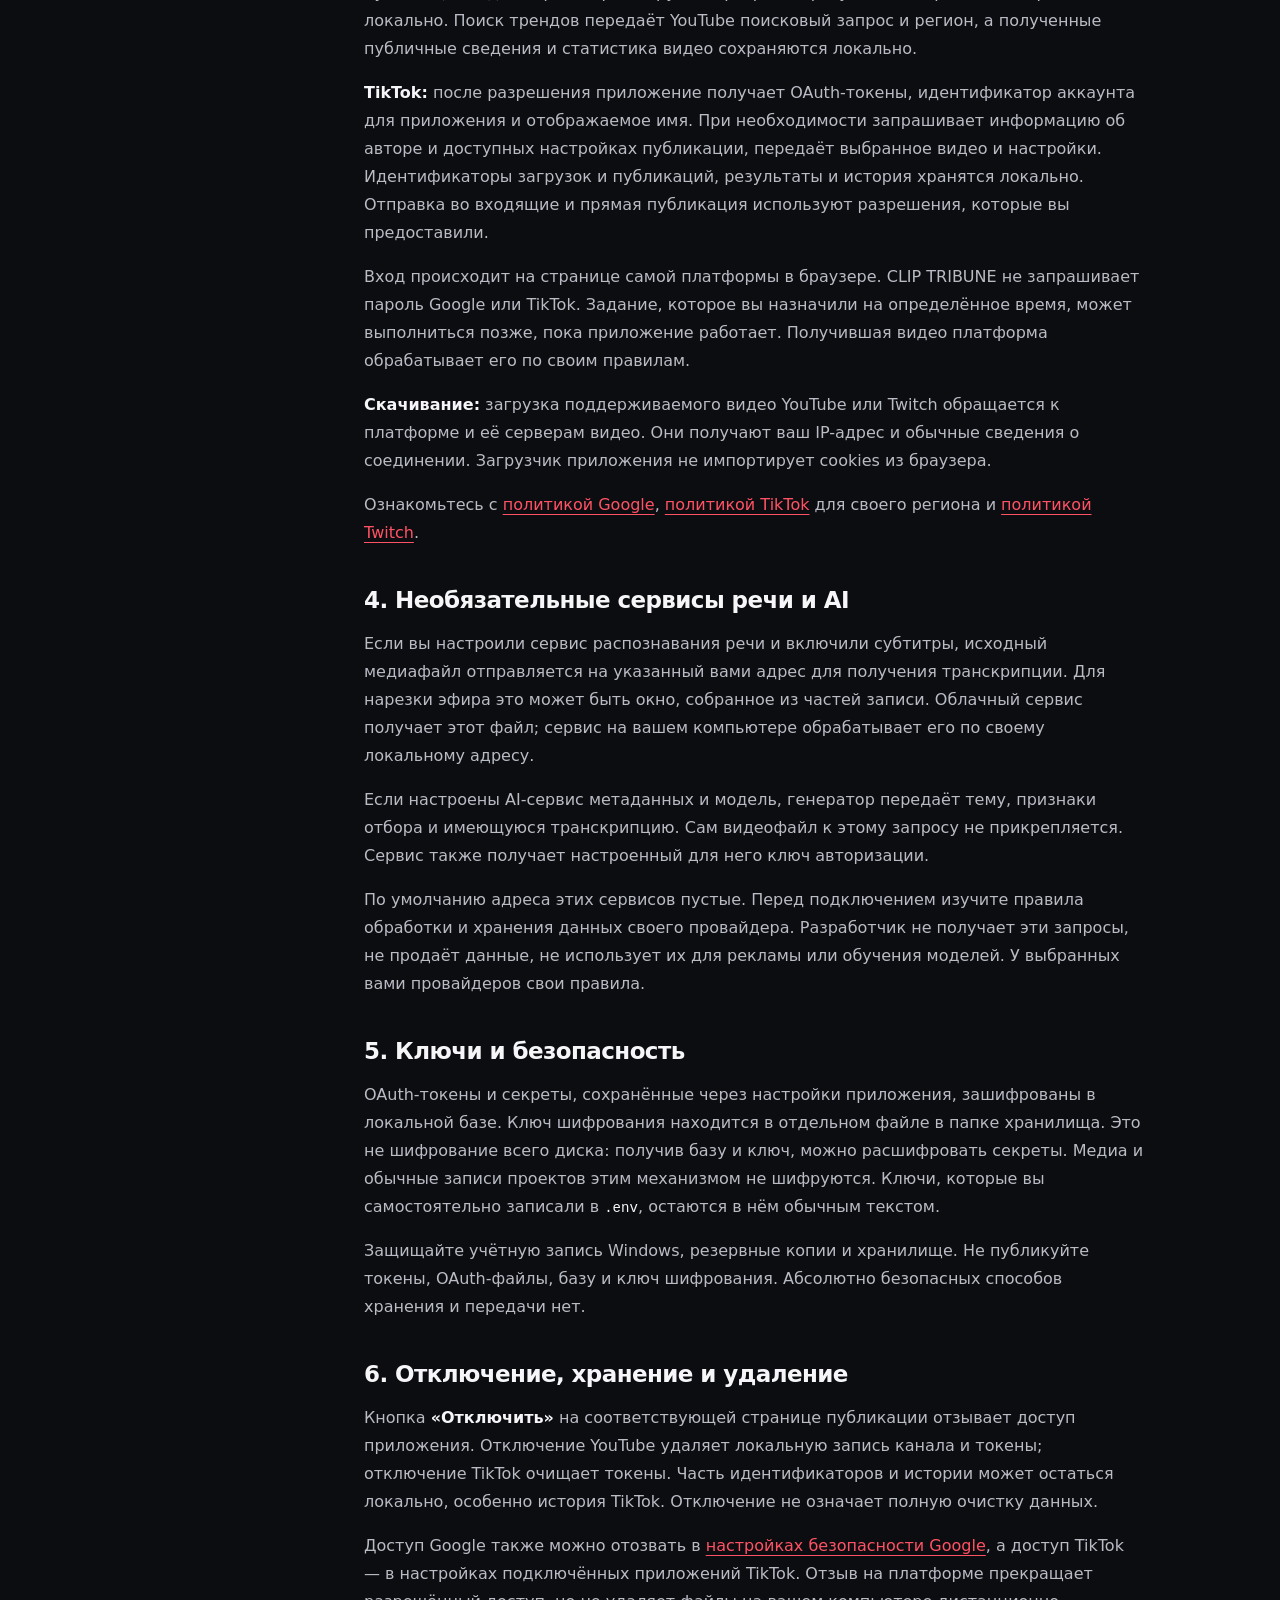
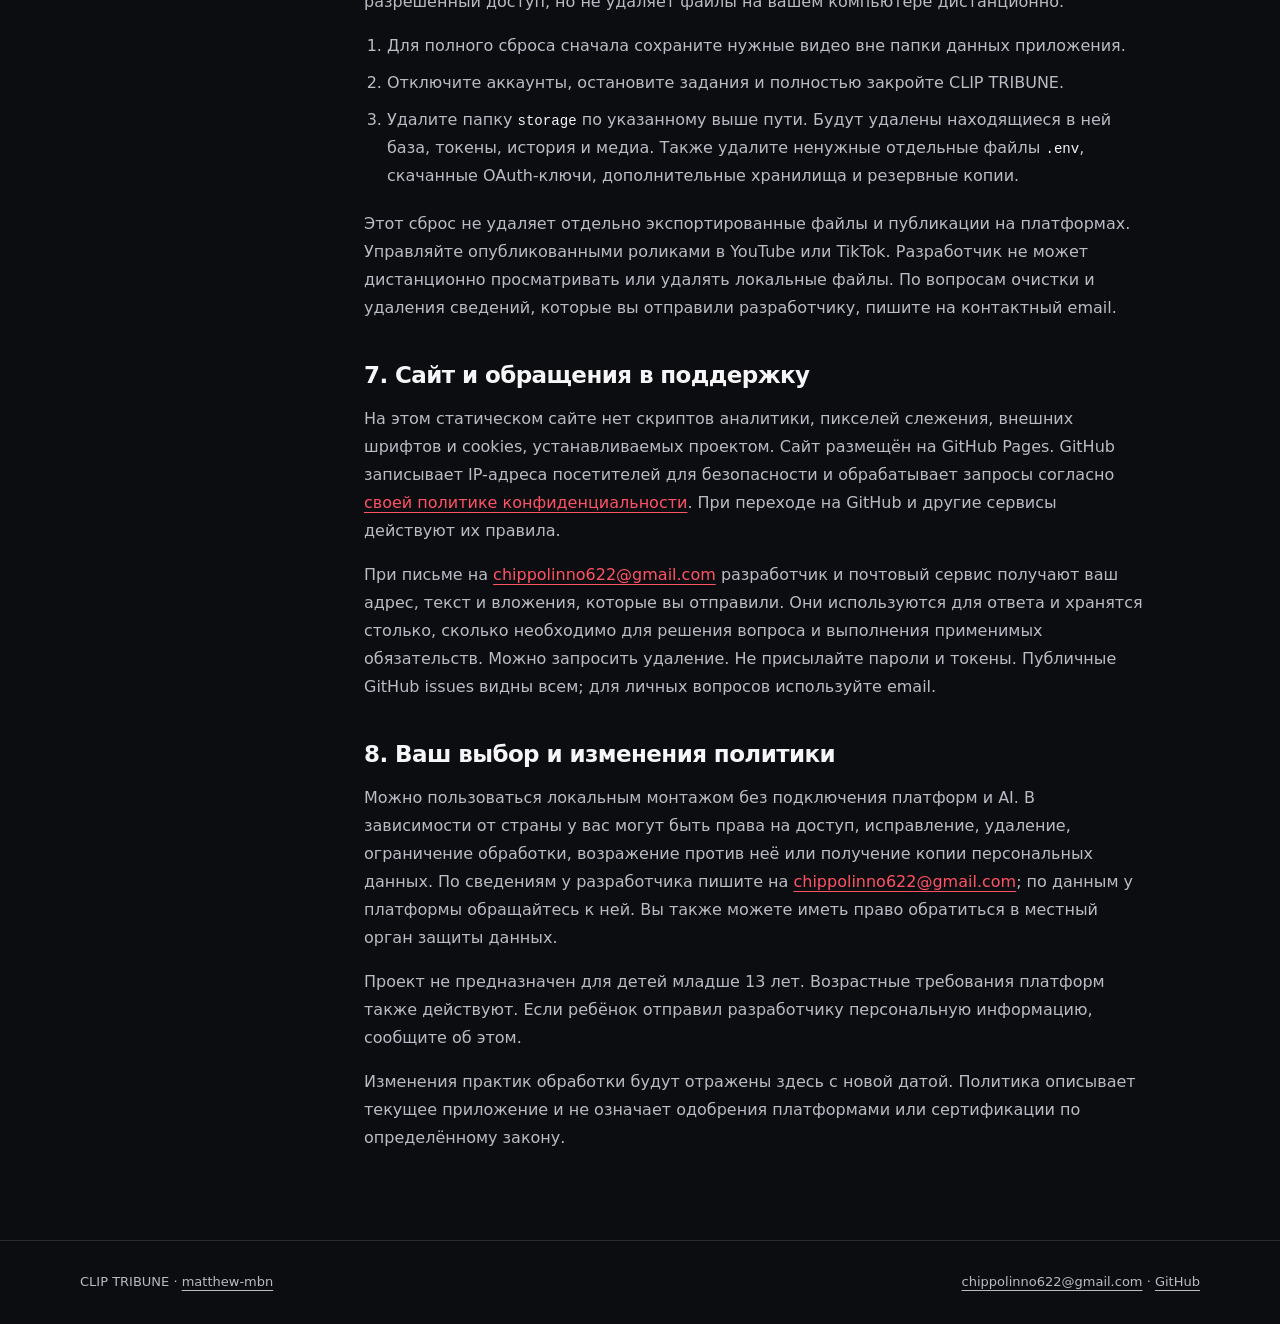
==== commit acad9dcd: "Add selectable YouTube and TikTok live publishing and fix TikTok chunk sizes" ====
--- a/docs/privacy-ru.html
+++ b/docs/privacy-ru.html
@@ -29,9 +29,10 @@
     <p>Запись эфира сохраняет ссылку, название, время записи и локальные части трансляции.
     Автоматическая нарезка анализирует закрытые части на компьютере и сохраняет готовые клипы.
     Части записи остаются до вашего удаления. По умолчанию клипы не публикуются.
-    Если перед записью вы явно включите экспериментальную автопубликацию в TikTok, приложение
-    сохранит выбранный аккаунт, видимость, шаблон подписи, интервал, лимит и разрешение на серию.
-    Будущие клипы и эти настройки отправляются в TikTok без запроса для каждого ролика.
+    Если перед записью вы явно включите автопубликацию в TikTok или YouTube, приложение
+    сохранит выбранные платформы и аккаунты, видимость, сведения о контенте, настройки подписей,
+    интервалы, лимиты и разрешения на серии. Будущие клипы, их названия и описания и эти настройки
+    отправляются в выбранные сервисы без запроса для каждого ролика.
     Включённая серия может продолжиться после перезапуска; остановите её, чтобы прекратить отправку.</p>
     <p>EXE обычно использует <code>%LOCALAPPDATA%\CLIP TRIBUNE\storage</code>, а запуск из исходников —
     папку <code>storage</code> проекта. Расширенные настройки позволяют изменить расположение
